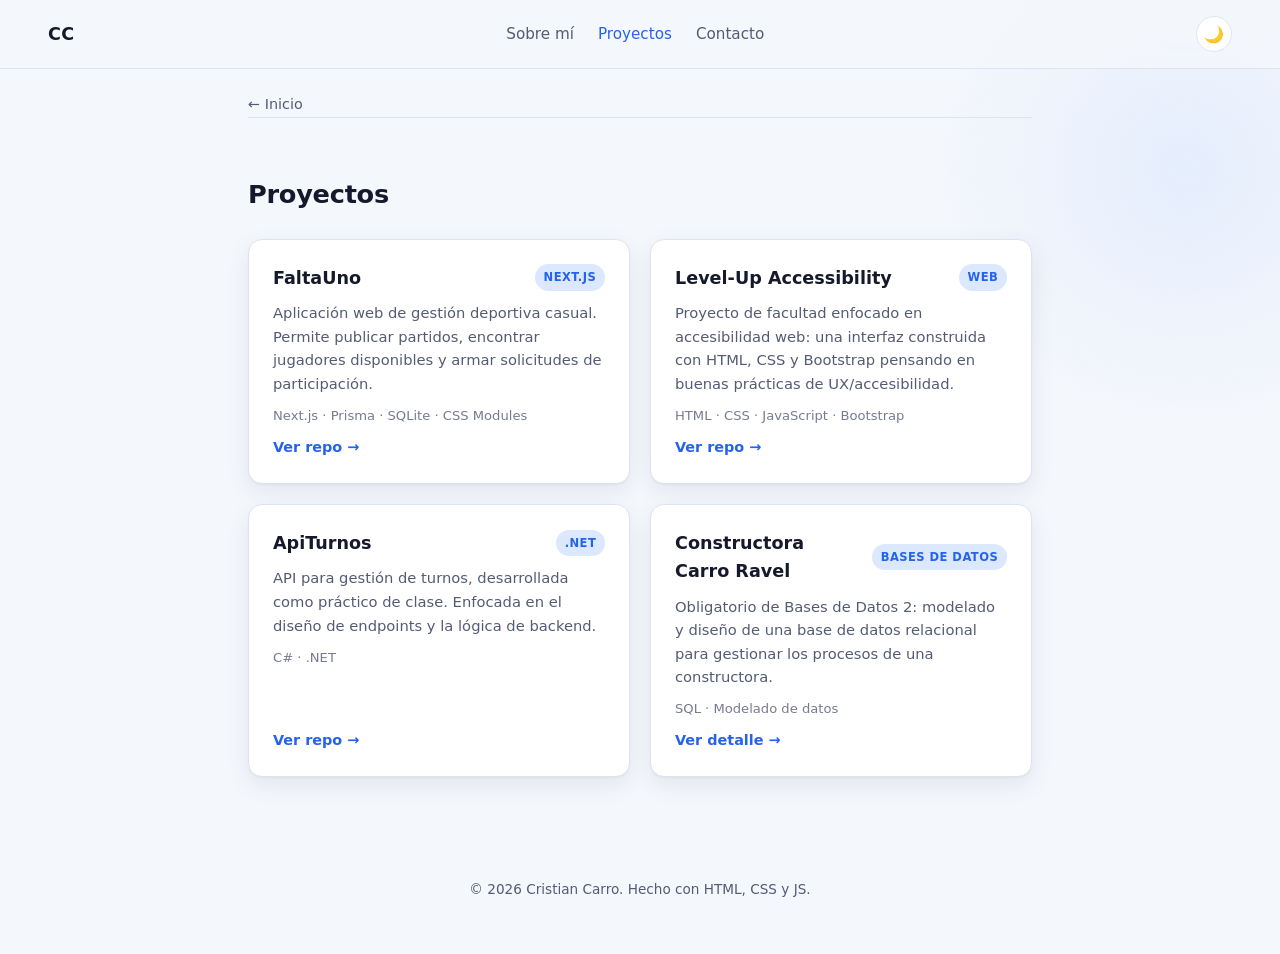
==== proyectos.html @ 09ccfba1 "Primera versión del portfolio" ====
<!DOCTYPE html>
<html lang="es">
<head>
  <meta charset="UTF-8" />
  <meta name="viewport" content="width=device-width, initial-scale=1.0" />
  <title>Proyectos — Cristian Carro</title>
  <meta name="description" content="Proyectos de Cristian Carro." />
  <link rel="icon" href="data:,">
  <link rel="stylesheet" href="styles.css" />
</head>
<body>
  <div class="bg-decor" aria-hidden="true"></div>

  <header class="nav">
    <a class="nav-brand" href="index.html">CC</a>
    <nav class="nav-links">
      <a href="about.html">Sobre mí</a>
      <a href="proyectos.html" class="active">Proyectos</a>
      <a href="contacto.html">Contacto</a>
    </nav>
    <button id="theme-toggle" class="theme-toggle" aria-label="Cambiar tema" title="Cambiar tema">
      <span id="theme-icon">🌙</span>
    </button>
  </header>

  <main>
    <a class="back-link" href="index.html">← Inicio</a>

    <section class="section">
      <h1 class="section-title">Proyectos</h1>
      <div class="projects-grid">

        <article class="card">
          <div class="card-top">
            <h3>FaltaUno</h3>
            <span class="tag">Next.js</span>
          </div>
          <p>
            Aplicación web de gestión deportiva casual. Permite publicar
            partidos, encontrar jugadores disponibles y armar solicitudes
            de participación.
          </p>
          <p class="stack">Next.js · Prisma · SQLite · CSS Modules</p>
          <a class="card-link" href="https://github.com/criscarro/FutTeams" target="_blank" rel="noopener noreferrer">Ver repo →</a>
        </article>

        <article class="card">
          <div class="card-top">
            <h3>Level-Up Accessibility</h3>
            <span class="tag">Web</span>
          </div>
          <p>
            Proyecto de facultad enfocado en accesibilidad web: una
            interfaz construida con HTML, CSS y Bootstrap pensando en
            buenas prácticas de UX/accesibilidad.
          </p>
          <p class="stack">HTML · CSS · JavaScript · Bootstrap</p>
          <a class="card-link" href="https://github.com/criscarro/Obligatorio-uya" target="_blank" rel="noopener noreferrer">Ver repo →</a>
        </article>

        <article class="card">
          <div class="card-top">
            <h3>ApiTurnos</h3>
            <span class="tag">.NET</span>
          </div>
          <p>
            API para gestión de turnos, desarrollada como práctico de
            clase. Enfocada en el diseño de endpoints y la lógica de
            backend.
          </p>
          <p class="stack">C# · .NET</p>
          <a class="card-link" href="https://github.com/criscarro/ApiTurnosClase27" target="_blank" rel="noopener noreferrer">Ver repo →</a>
        </article>

        <article class="card">
          <div class="card-top">
            <h3>Constructora Carro Ravel</h3>
            <span class="tag">Bases de Datos</span>
          </div>
          <p>
            Obligatorio de Bases de Datos 2: modelado y diseño de una base
            de datos relacional para gestionar los procesos de una
            constructora.
          </p>
          <p class="stack">SQL · Modelado de datos</p>
          <a class="card-link" href="#">Ver detalle →</a>
        </article>

      </div>
    </section>
  </main>

  <footer class="footer">
    <p>© <span id="year"></span> Cristian Carro. Hecho con HTML, CSS y JS.</p>
  </footer>

  <script src="script.js"></script>
</body>
</html>
---- styles.css ----
:root {
  --bg: #f4f7fc;
  --bg-alt: #ffffff;
  --text: #16192b;
  --text-muted: #545b74;
  --border: #dde3f0;
  --accent: #2563eb;
  --accent-soft: #dbe8fe;
  --shadow: 0 1px 2px rgba(20, 30, 60, 0.05), 0 8px 24px rgba(20, 30, 60, 0.08);
  --radius: 14px;
  --max-width: 880px;
}

:root[data-theme="dark"] {
  --bg: #0a0f1e;
  --bg-alt: #121a2e;
  --text: #e8ecfb;
  --text-muted: #9aa4c4;
  --border: #23304d;
  --accent: #5b9dff;
  --accent-soft: #16233f;
  --shadow: 0 1px 2px rgba(0, 0, 0, 0.35), 0 8px 24px rgba(0, 0, 10, 0.45);
}

@media (prefers-color-scheme: dark) {
  :root:not([data-theme="light"]) {
    --bg: #0a0f1e;
    --bg-alt: #121a2e;
    --text: #e8ecfb;
    --text-muted: #9aa4c4;
    --border: #23304d;
    --accent: #5b9dff;
    --accent-soft: #16233f;
    --shadow: 0 1px 2px rgba(0, 0, 0, 0.35), 0 8px 24px rgba(0, 0, 10, 0.45);
  }
}

* {
  box-sizing: border-box;
}

html {
  scroll-behavior: smooth;
}

body {
  margin: 0;
  font-family: "Segoe UI", system-ui, -apple-system, sans-serif;
  background: var(--bg);
  color: var(--text);
  line-height: 1.6;
  transition: background 0.2s ease, color 0.2s ease;
  overflow-x: hidden;
}

.bg-decor {
  position: fixed;
  inset: -20% -20% auto auto;
  width: 60vw;
  height: 60vw;
  max-width: 700px;
  max-height: 700px;
  background: radial-gradient(closest-side, var(--accent-soft), transparent 70%);
  opacity: 0.6;
  pointer-events: none;
  z-index: -1;
}

.nav {
  position: sticky;
  top: 0;
  z-index: 10;
  display: flex;
  align-items: center;
  justify-content: space-between;
  padding: 1rem clamp(1.25rem, 4vw, 3rem);
  background: color-mix(in srgb, var(--bg) 85%, transparent);
  backdrop-filter: blur(10px);
  border-bottom: 1px solid var(--border);
}

.nav-brand {
  font-weight: 700;
  font-size: 1.1rem;
  color: var(--text);
  text-decoration: none;
  letter-spacing: 0.02em;
}

.nav-links {
  display: flex;
  gap: 1.5rem;
}

.nav-links a {
  color: var(--text-muted);
  text-decoration: none;
  font-size: 0.95rem;
  transition: color 0.15s ease;
}

.nav-links a:hover {
  color: var(--accent);
}

.nav-links a.active {
  color: var(--accent);
}

.theme-toggle {
  border: 1px solid var(--border);
  background: var(--bg-alt);
  border-radius: 999px;
  width: 2.25rem;
  height: 2.25rem;
  display: flex;
  align-items: center;
  justify-content: center;
  cursor: pointer;
  font-size: 1rem;
  transition: transform 0.15s ease, border-color 0.15s ease;
}

.theme-toggle:hover {
  transform: scale(1.05);
  border-color: var(--accent);
}

main {
  max-width: var(--max-width);
  margin: 0 auto;
  padding: 0 clamp(1.25rem, 4vw, 3rem);
}

.hero {
  padding: clamp(3.5rem, 10vw, 6rem) 0 3rem;
}

.eyebrow {
  color: var(--accent);
  font-weight: 600;
  font-size: 0.9rem;
  text-transform: uppercase;
  letter-spacing: 0.08em;
  margin: 0 0 0.5rem;
}

.hero h1 {
  font-size: clamp(2.2rem, 6vw, 3.2rem);
  margin: 0 0 0.5rem;
  letter-spacing: -0.02em;
}

.role {
  font-size: 1.15rem;
  color: var(--text-muted);
  margin: 0 0 1.25rem;
  font-weight: 500;
}

.hero-text {
  max-width: 560px;
  color: var(--text-muted);
  margin: 0 0 2rem;
}

.hero-actions {
  display: flex;
  gap: 0.85rem;
  flex-wrap: wrap;
}

.hero-simple {
  text-align: center;
  padding: clamp(3rem, 9vw, 5rem) 0 2rem;
}

.hero-simple .eyebrow,
.hero-simple .role {
  display: block;
}

.hero-simple .role {
  margin: 0;
}

.landing-grid-section {
  border-top: none;
  padding-top: 0;
}

.landing-grid {
  display: grid;
  grid-template-columns: repeat(3, 1fr);
  gap: 1.25rem;
}

.square-card {
  aspect-ratio: 1 / 1;
  display: flex;
  flex-direction: column;
  align-items: center;
  justify-content: center;
  text-align: center;
  gap: 0.5rem;
  background: var(--bg-alt);
  border: 1px solid var(--border);
  border-radius: var(--radius);
  padding: 1.5rem;
  text-decoration: none;
  color: var(--text);
  box-shadow: var(--shadow);
  transition: transform 0.18s ease, border-color 0.18s ease;
}

.square-card:hover {
  transform: translateY(-4px);
  border-color: var(--accent);
}

.square-card-icon {
  font-size: 2rem;
}

.square-card h2 {
  margin: 0;
  font-size: 1.05rem;
}

.square-card p {
  margin: 0;
  color: var(--text-muted);
  font-size: 0.85rem;
}

.back-link {
  display: inline-block;
  margin-top: 1.5rem;
  color: var(--text-muted);
  text-decoration: none;
  font-size: 0.9rem;
}

.back-link:hover {
  color: var(--accent);
}

.page-hero {
  display: flex;
  align-items: center;
  gap: 1.75rem;
}

.page-hero .hero-photo {
  width: clamp(96px, 14vw, 128px);
  height: clamp(96px, 14vw, 128px);
  border-radius: 50%;
  object-fit: cover;
  flex-shrink: 0;
  border: 4px solid var(--bg-alt);
  box-shadow: var(--shadow);
}

.page-hero .section-title {
  margin-bottom: 0.35rem;
}

.btn {
  display: inline-flex;
  align-items: center;
  padding: 0.65rem 1.3rem;
  border-radius: 999px;
  font-size: 0.95rem;
  font-weight: 600;
  text-decoration: none;
  transition: transform 0.15s ease, background 0.15s ease, border-color 0.15s ease;
}

.btn-primary {
  background: var(--accent);
  color: #fff;
}

.btn-primary:hover {
  transform: translateY(-1px);
}

.btn-ghost {
  background: transparent;
  color: var(--text);
  border: 1px solid var(--border);
}

.btn-ghost:hover {
  border-color: var(--accent);
  color: var(--accent);
}

.section {
  padding: 3.5rem 0;
  border-top: 1px solid var(--border);
}

.section-title {
  font-size: 1.6rem;
  margin: 0 0 1.5rem;
  letter-spacing: -0.01em;
}

.about-grid {
  display: grid;
  grid-template-columns: 1.4fr 1fr;
  gap: 2.5rem;
}

.about-text {
  color: var(--text-muted);
  margin: 0;
}

.skills {
  list-style: none;
  margin: 0;
  padding: 0;
  display: flex;
  flex-direction: column;
  gap: 0.5rem;
}

.skills li {
  background: var(--bg-alt);
  border: 1px solid var(--border);
  border-radius: 10px;
  padding: 0.55rem 0.85rem;
  font-size: 0.9rem;
}

.projects-grid {
  display: grid;
  grid-template-columns: repeat(2, 1fr);
  gap: 1.25rem;
}

.card {
  background: var(--bg-alt);
  border: 1px solid var(--border);
  border-radius: var(--radius);
  padding: 1.5rem;
  box-shadow: var(--shadow);
  display: flex;
  flex-direction: column;
  gap: 0.6rem;
  transition: transform 0.15s ease, border-color 0.15s ease;
}

.card:hover {
  transform: translateY(-3px);
  border-color: var(--accent);
}

.card-top {
  display: flex;
  align-items: center;
  justify-content: space-between;
  gap: 0.75rem;
}

.card h3 {
  margin: 0;
  font-size: 1.1rem;
}

.tag {
  font-size: 0.72rem;
  font-weight: 700;
  text-transform: uppercase;
  letter-spacing: 0.04em;
  color: var(--accent);
  background: var(--accent-soft);
  padding: 0.25rem 0.55rem;
  border-radius: 999px;
  white-space: nowrap;
}

.card p {
  margin: 0;
  color: var(--text-muted);
  font-size: 0.92rem;
}

.card .stack {
  font-size: 0.82rem;
  color: var(--text-muted);
  opacity: 0.8;
}

.card-link {
  margin-top: auto;
  color: var(--accent);
  text-decoration: none;
  font-weight: 600;
  font-size: 0.9rem;
}

.card-link:hover {
  text-decoration: underline;
}

.contact-text {
  color: var(--text-muted);
  margin: 0 0 1.5rem;
}

.contact-links {
  display: flex;
  flex-direction: column;
  gap: 0.75rem;
}

.contact-item {
  display: flex;
  align-items: center;
  justify-content: space-between;
  background: var(--bg-alt);
  border: 1px solid var(--border);
  border-radius: 12px;
  padding: 0.9rem 1.1rem;
  text-decoration: none;
  color: var(--text);
  transition: border-color 0.15s ease, transform 0.15s ease;
}

.contact-item:hover {
  border-color: var(--accent);
  transform: translateX(2px);
}

.contact-label {
  font-weight: 600;
}

.contact-value {
  color: var(--text-muted);
  font-size: 0.9rem;
}

.footer {
  text-align: center;
  padding: 2rem 1rem 2.5rem;
  color: var(--text-muted);
  font-size: 0.85rem;
}

@media (max-width: 680px) {
  .nav {
    gap: 0.5rem;
  }
  .nav-links {
    gap: 0.85rem;
  }
  .nav-links a {
    font-size: 0.82rem;
  }
  .about-grid {
    grid-template-columns: 1fr;
  }
  .projects-grid {
    grid-template-columns: 1fr;
  }
  .hero-actions {
    justify-content: center;
  }
  .landing-grid {
    grid-template-columns: 1fr 1fr;
    gap: 0.85rem;
  }
  .page-hero {
    flex-direction: column;
    text-align: center;
  }
}

@media (max-width: 420px) {
  .landing-grid {
    grid-template-columns: 1fr;
  }
}

@media (max-width: 420px) {
  .nav-brand {
    display: none;
  }
}
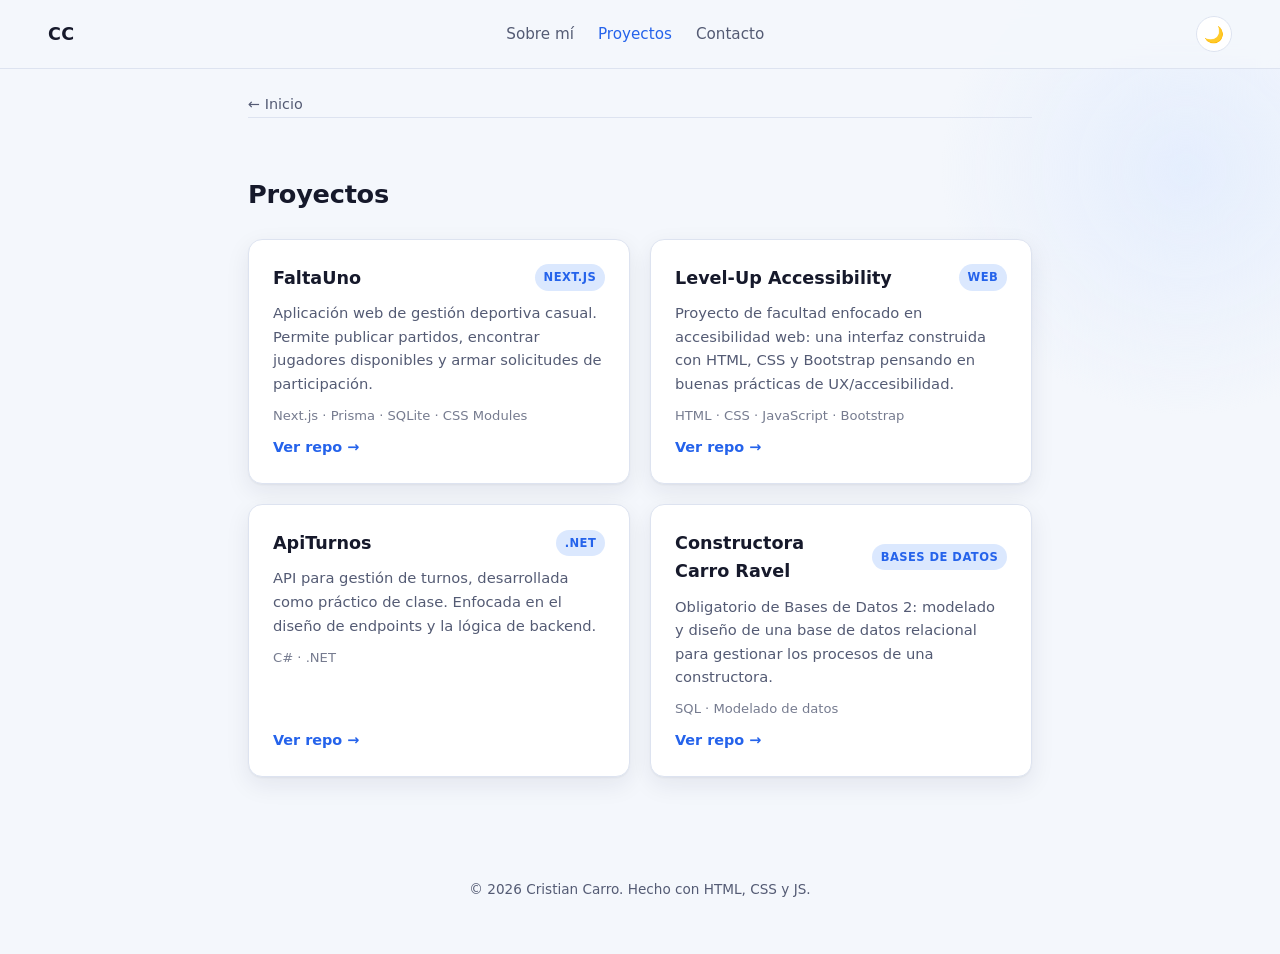
==== commit 69cb7b3b: "Actualizar link del proyecto Constructora" ====
--- a/proyectos.html
+++ b/proyectos.html
@@ -83,7 +83,7 @@
             constructora.
           </p>
           <p class="stack">SQL · Modelado de datos</p>
-          <a class="card-link" href="#">Ver detalle →</a>
+          <a class="card-link" href="https://github.com/criscarro/ConstructoraPages" target="_blank" rel="noopener noreferrer">Ver repo →</a>
         </article>
 
       </div>
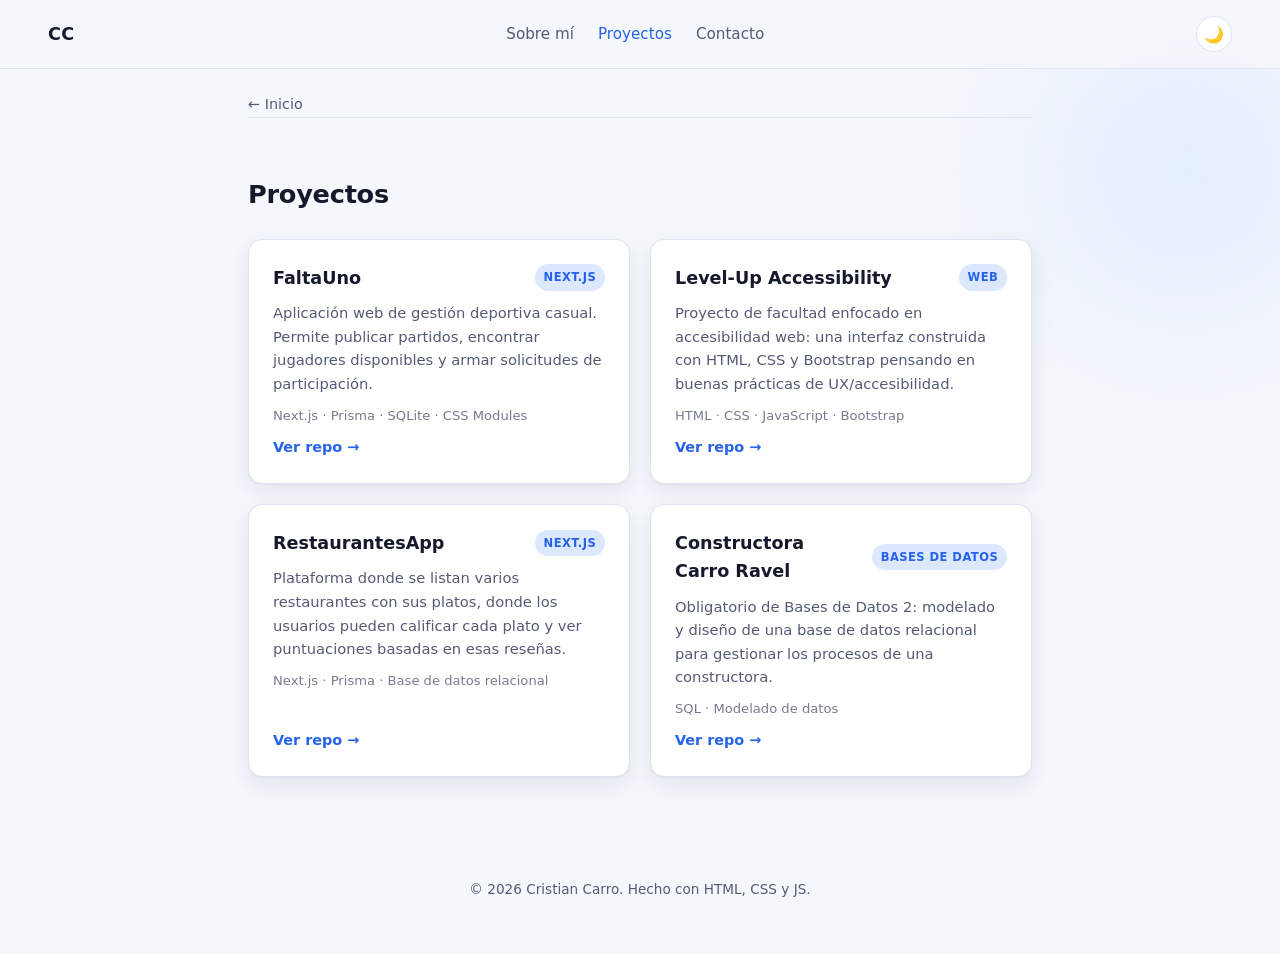
==== commit 2b860243: "Actualizar link del proyecto Constructora" ====
--- a/proyectos.html
+++ b/proyectos.html
@@ -60,16 +60,16 @@
 
         <article class="card">
           <div class="card-top">
-            <h3>ApiTurnos</h3>
-            <span class="tag">.NET</span>
+            <h3>RestaurantesApp</h3>
+            <span class="tag">Next.js</span>
           </div>
           <p>
-            API para gestión de turnos, desarrollada como práctico de
-            clase. Enfocada en el diseño de endpoints y la lógica de
-            backend.
+            Plataforma donde se listan varios restaurantes con sus platos,
+            donde los usuarios pueden calificar cada plato y ver
+            puntuaciones basadas en esas reseñas.
           </p>
-          <p class="stack">C# · .NET</p>
-          <a class="card-link" href="https://github.com/criscarro/ApiTurnosClase27" target="_blank" rel="noopener noreferrer">Ver repo →</a>
+          <p class="stack">Next.js · Prisma · Base de datos relacional</p>
+          <a class="card-link" href="https://github.com/criscarro/RestaurantesApp" target="_blank" rel="noopener noreferrer">Ver repo →</a>
         </article>
 
         <article class="card">
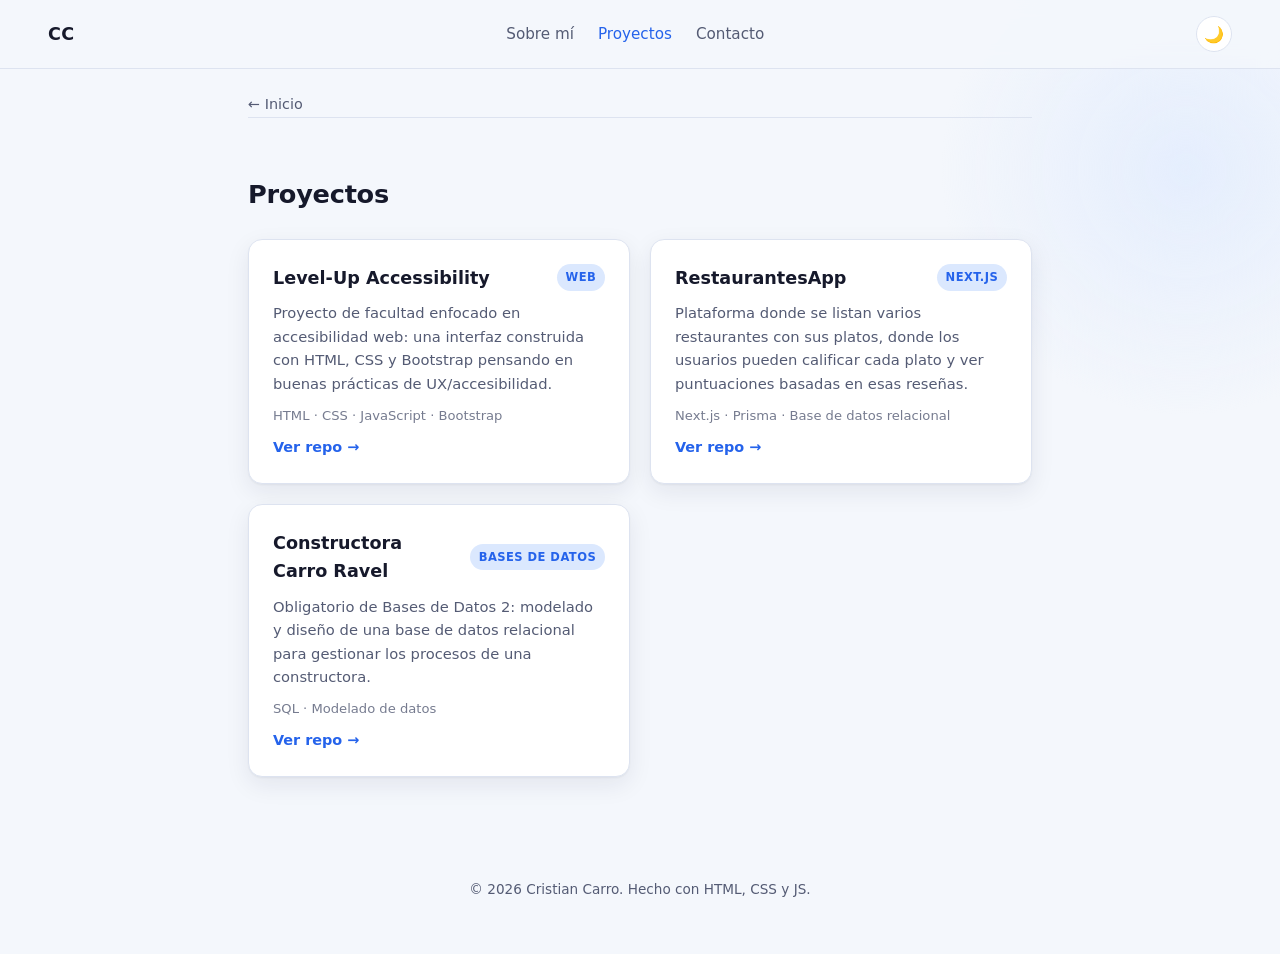
==== commit 2d198ed9: "Actualizar link del proyecto Constructora" ====
--- a/proyectos.html
+++ b/proyectos.html
@@ -30,19 +30,7 @@
       <h1 class="section-title">Proyectos</h1>
       <div class="projects-grid">
 
-        <article class="card">
-          <div class="card-top">
-            <h3>FaltaUno</h3>
-            <span class="tag">Next.js</span>
-          </div>
-          <p>
-            Aplicación web de gestión deportiva casual. Permite publicar
-            partidos, encontrar jugadores disponibles y armar solicitudes
-            de participación.
-          </p>
-          <p class="stack">Next.js · Prisma · SQLite · CSS Modules</p>
-          <a class="card-link" href="https://github.com/criscarro/FutTeams" target="_blank" rel="noopener noreferrer">Ver repo →</a>
-        </article>
+        
 
         <article class="card">
           <div class="card-top">
